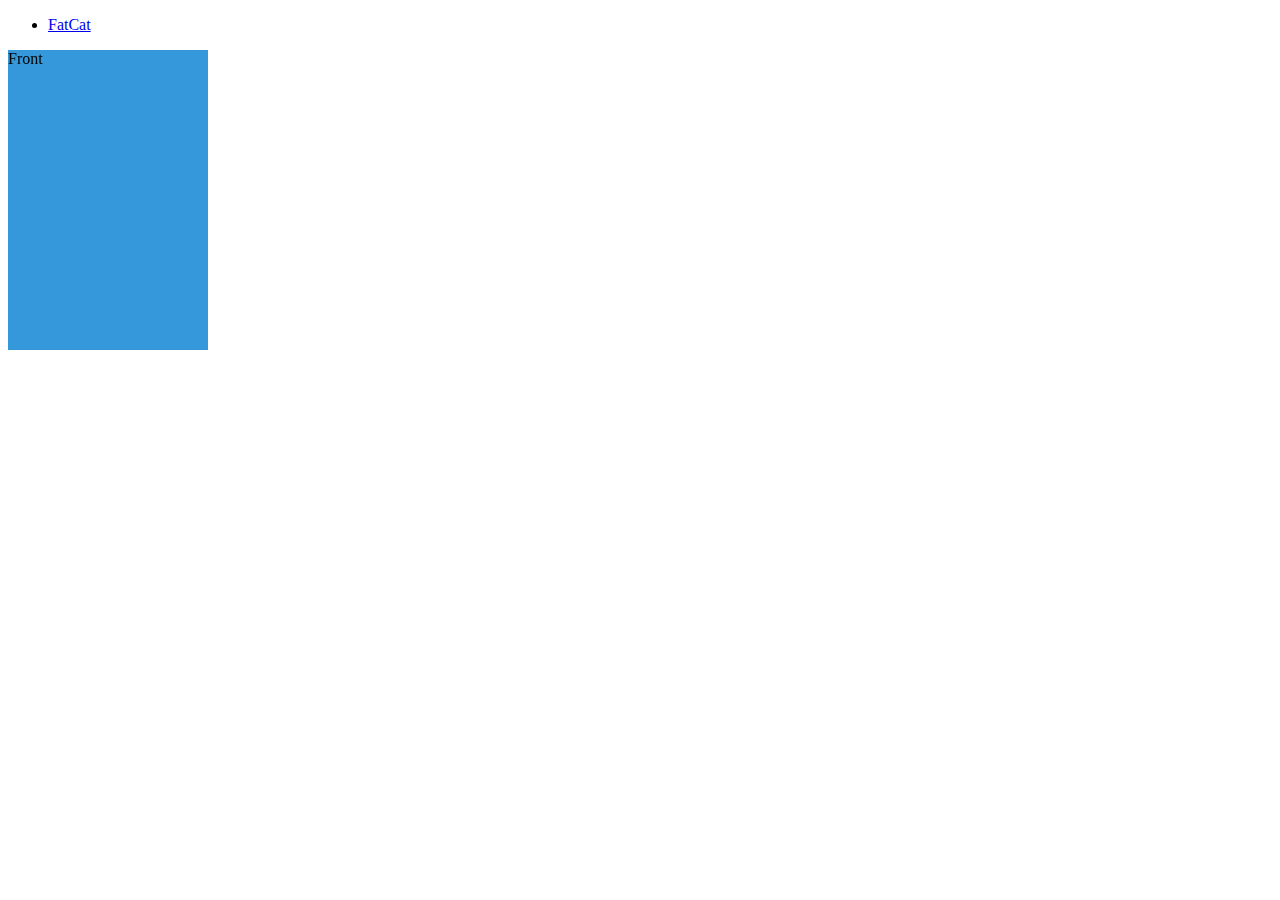
==== fourth.html @ 0d7bfef3 "Create fourth.html" ====
<!DOCTYPE html>
<html lang="en">
<head>
    <meta charset="UTF-8">
    <meta name="viewport" content="width=device-width, initial-scale=1.0">
    <title>FatCat</title>
    <style>
        .card {
            width: 200px;
            height: 300px;
            perspective: 1000px;
        }

        .card-inner {
            width: 100%;
            height: 100%;
            transform-style: preserve-3d;
            transition: transform 0.5s;
        }

        .card:hover .card-inner {
            transform: rotateY(180deg);
        }

        .card-front,
        .card-back {
            width: 100%;
            height: 100%;
            position: absolute;
            backface-visibility: hidden;
        }

        .card-front {
            background-color: #3498db;
        }

        .card-back {
            background-color: #e74c3c;
            transform: rotateY(180deg);
        }
    </style>
</head>
<body>
    <nav>
        <ul>
            <li><a href="https://static.vecteezy.com/system/resources/previews/023/373/559/large_2x/ai-generated-cute-fat-cat-hugs-fat-cat-in-nature-background-photo.jpg">FatCat</a></li>
        </ul>
    </nav>
    <div class="card">
        <div class="card-inner">
            <div class="card-front">Front</div>
            <div class="card-back">
                <img src="https://static.vecteezy.com/system/resources/previews/023/373/559/large_2x/ai-generated-cute-fat-cat-hugs-fat-cat-in-nature-background-photo.jpg" alt="FatCat">
            </div>
        </div>
    </div>
</body>
</html>
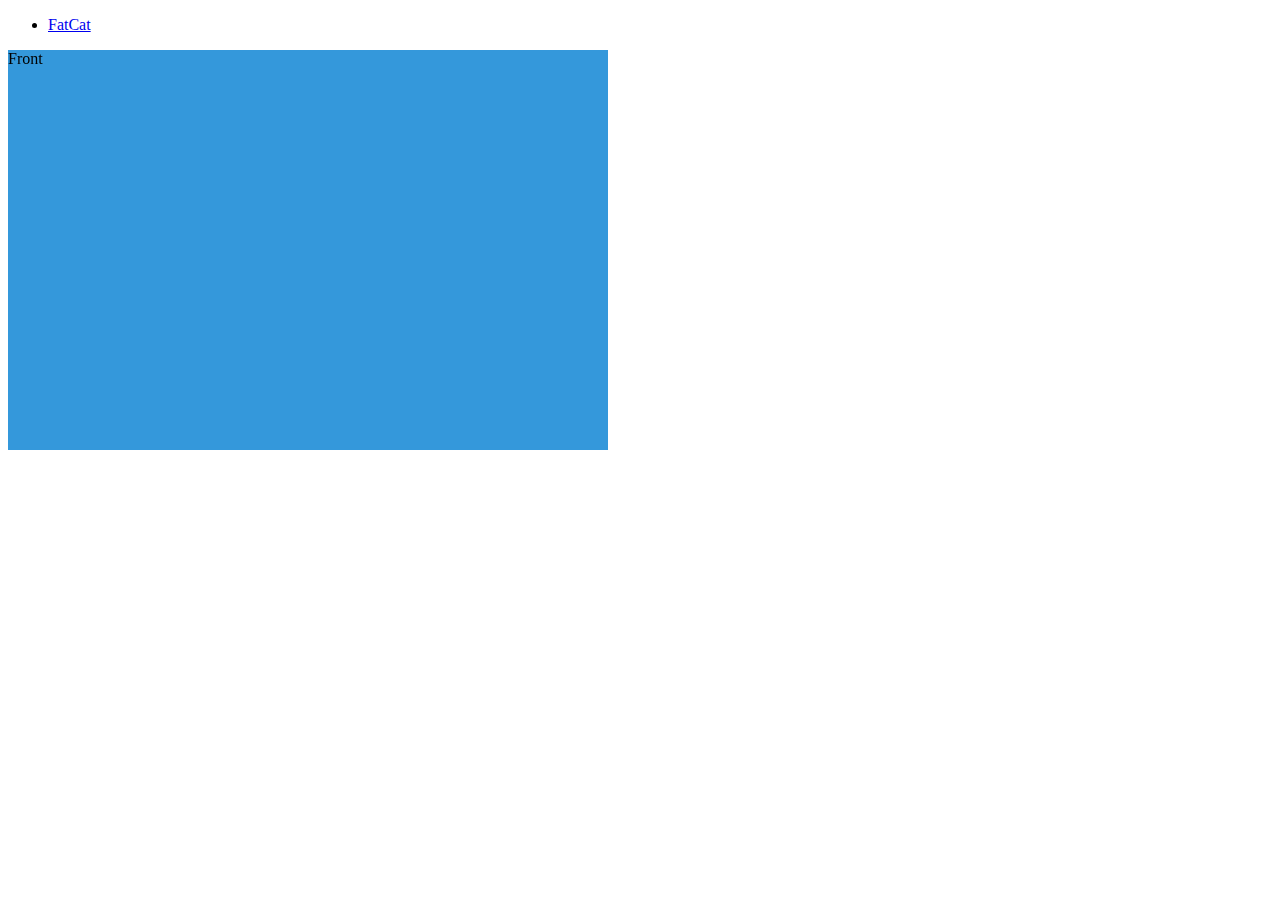
==== commit 746d115d: "Update fourth.html" ====
--- a/fourth.html
+++ b/fourth.html
@@ -6,8 +6,8 @@
     <title>FatCat</title>
     <style>
         .card {
-            width: 200px;
-            height: 300px;
+            width: 600px;
+            height: 400px;
             perspective: 1000px;
         }
 
@@ -38,6 +38,12 @@
             background-color: #e74c3c;
             transform: rotateY(180deg);
         }
+
+        /* Adjust the size of the cat picture */
+        .card-back img {
+            width: 100%; /* You can adjust the width as needed */
+            height: auto; /* Maintain aspect ratio */
+        }
     </style>
 </head>
 <body>
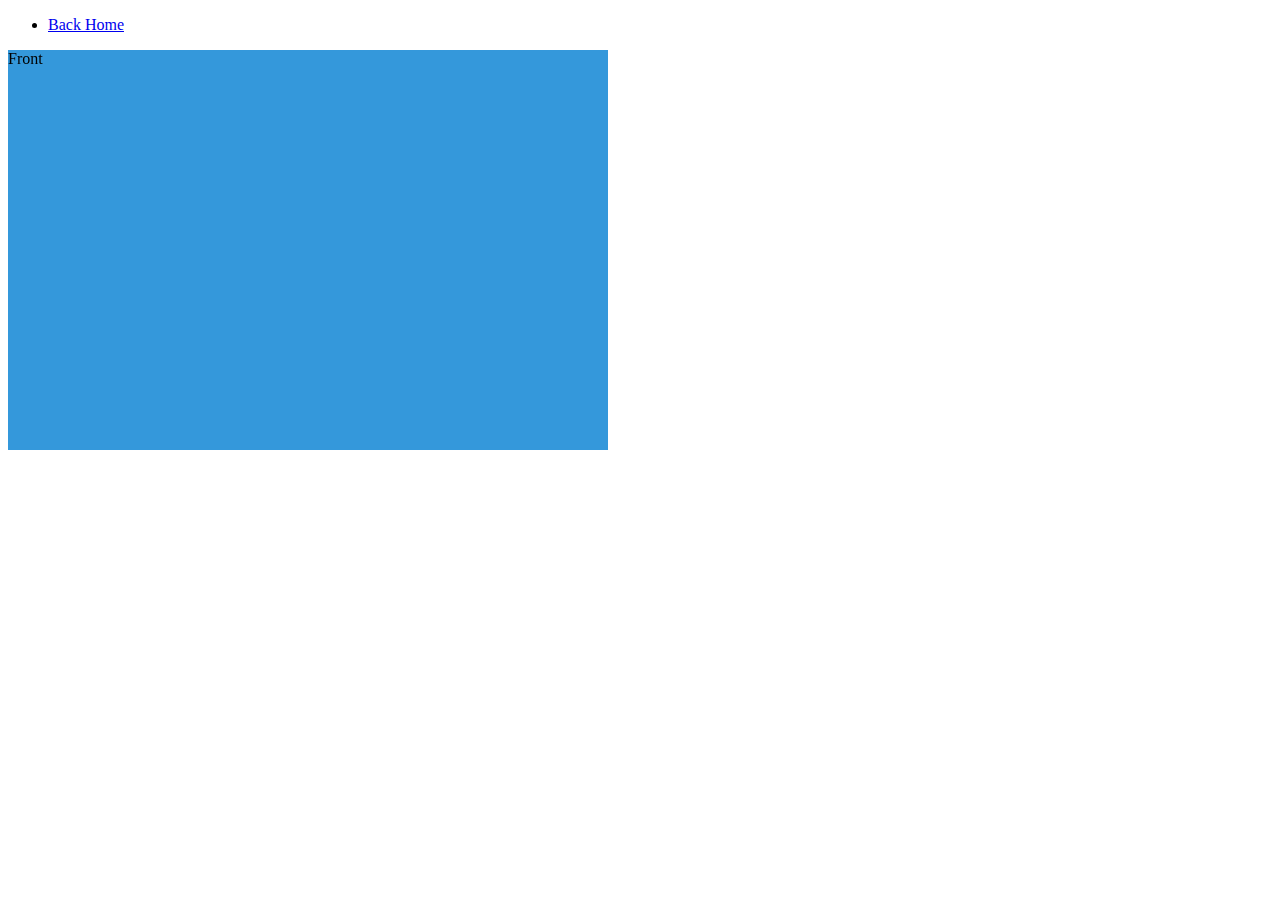
==== commit f28871eb: "Update fourth.html" ====
--- a/fourth.html
+++ b/fourth.html
@@ -1,8 +1,6 @@
 <!DOCTYPE html>
 <html lang="en">
 <head>
-    <meta charset="UTF-8">
-    <meta name="viewport" content="width=device-width, initial-scale=1.0">
     <title>FatCat</title>
     <style>
         .card {
@@ -49,7 +47,7 @@
 <body>
     <nav>
         <ul>
-            <li><a href="https://static.vecteezy.com/system/resources/previews/023/373/559/large_2x/ai-generated-cute-fat-cat-hugs-fat-cat-in-nature-background-photo.jpg">FatCat</a></li>
+            <li><a href="Test.html">Back Home</a></li>
         </ul>
     </nav>
     <div class="card">
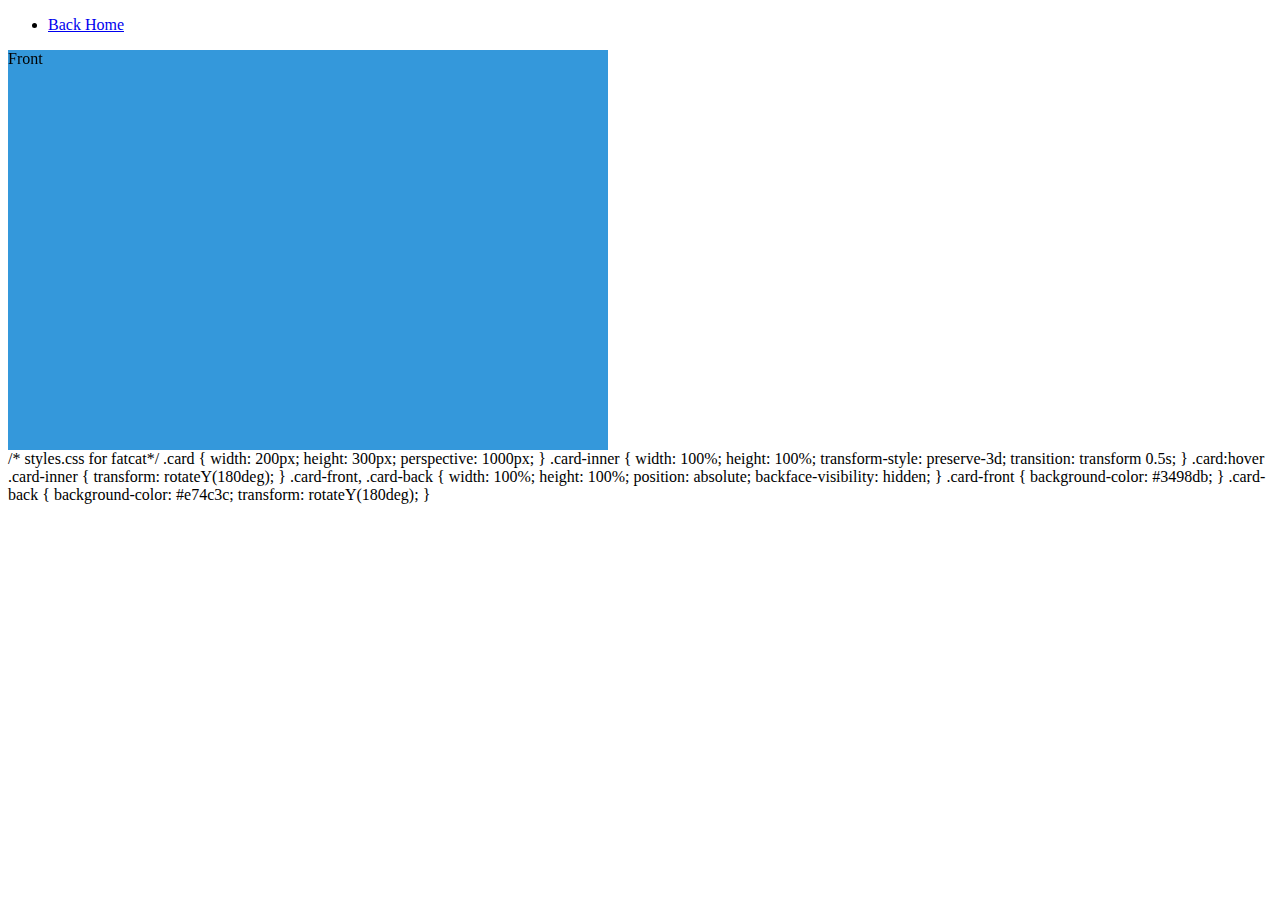
==== commit 46377b8d: "Update fourth.html" ====
--- a/fourth.html
+++ b/fourth.html
@@ -1,6 +1,8 @@
 <!DOCTYPE html>
 <html lang="en">
 <head>
+    <meta charset="UTF-8">
+    <meta name="viewport" content="width=device-width, initial-scale=1.0">
     <title>FatCat</title>
     <style>
         .card {
@@ -47,7 +49,7 @@
 <body>
     <nav>
         <ul>
-            <li><a href="Test.html">Back Home</a></li>
+            <li><a href="index.html">Back Home</a></li>
         </ul>
     </nav>
     <div class="card">
@@ -60,3 +62,38 @@
     </div>
 </body>
 </html>
+
+/* styles.css for fatcat*/
+.card {
+    width: 200px;
+    height: 300px;
+    perspective: 1000px;
+}
+
+.card-inner {
+    width: 100%;
+    height: 100%;
+    transform-style: preserve-3d;
+    transition: transform 0.5s;
+}
+
+.card:hover .card-inner {
+    transform: rotateY(180deg);
+}
+
+.card-front,
+.card-back {
+    width: 100%;
+    height: 100%;
+    position: absolute;
+    backface-visibility: hidden;
+}
+
+.card-front {
+    background-color: #3498db;
+}
+
+.card-back {
+    background-color: #e74c3c;
+    transform: rotateY(180deg);
+}
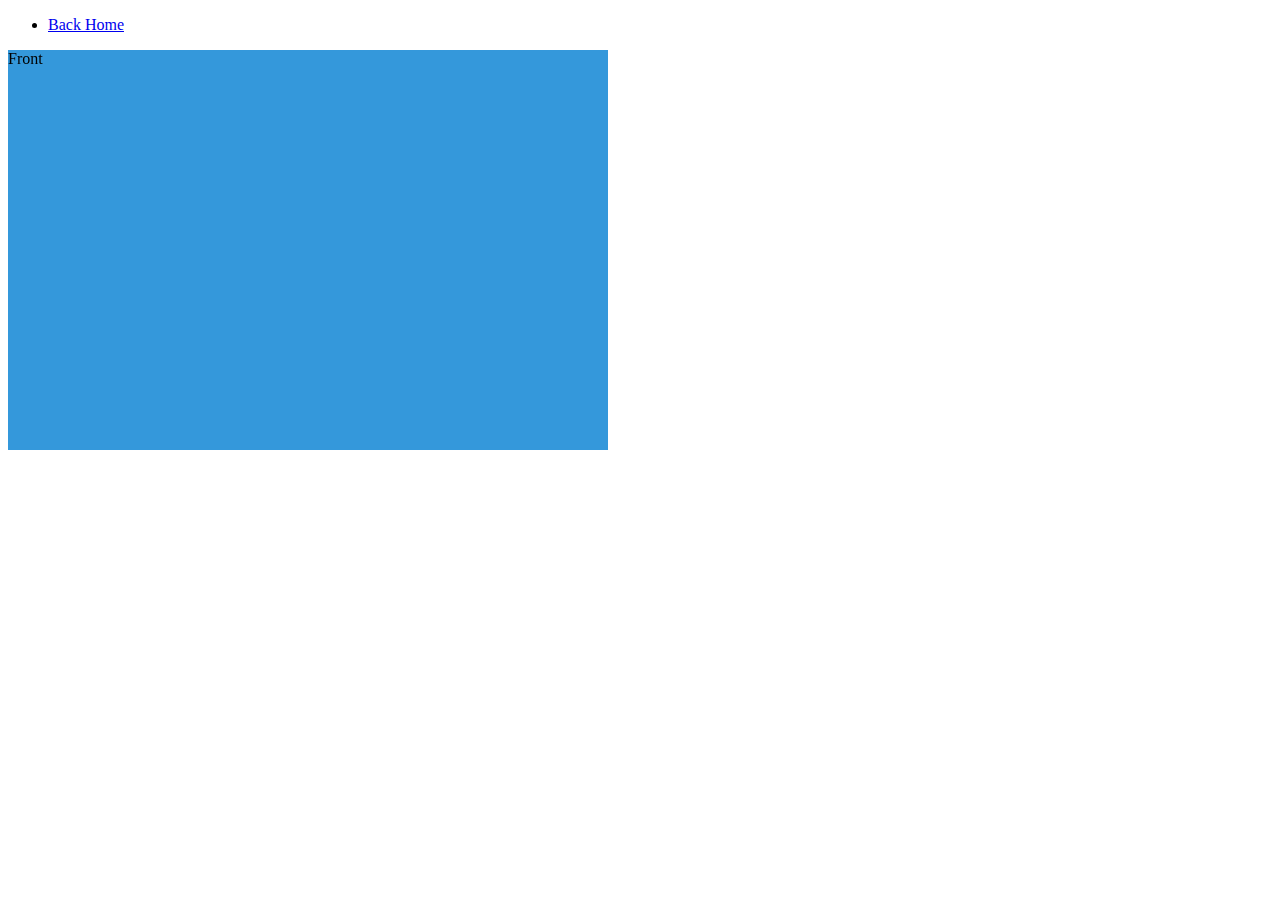
==== commit 9082c4c8: "Update fourth.html" ====
--- a/fourth.html
+++ b/fourth.html
@@ -62,38 +62,3 @@
     </div>
 </body>
 </html>
-
-/* styles.css for fatcat*/
-.card {
-    width: 200px;
-    height: 300px;
-    perspective: 1000px;
-}
-
-.card-inner {
-    width: 100%;
-    height: 100%;
-    transform-style: preserve-3d;
-    transition: transform 0.5s;
-}
-
-.card:hover .card-inner {
-    transform: rotateY(180deg);
-}
-
-.card-front,
-.card-back {
-    width: 100%;
-    height: 100%;
-    position: absolute;
-    backface-visibility: hidden;
-}
-
-.card-front {
-    background-color: #3498db;
-}
-
-.card-back {
-    background-color: #e74c3c;
-    transform: rotateY(180deg);
-}
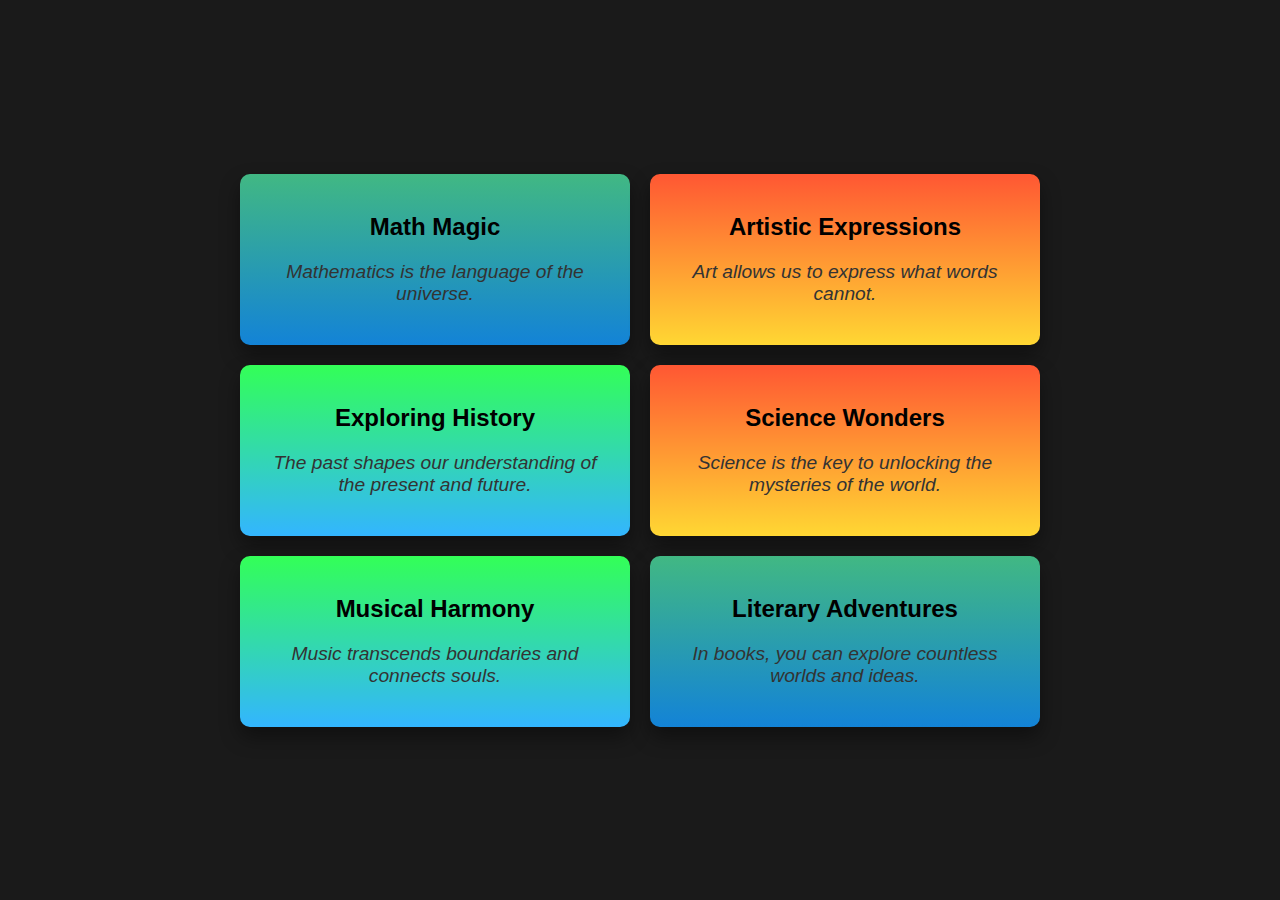
==== commit f862cdc9: "Update fourth.html" ====
--- a/fourth.html
+++ b/fourth.html
@@ -1,64 +1,82 @@
 <!DOCTYPE html>
-<html lang="en">
+<html lang="en-us">
+
 <head>
-    <meta charset="UTF-8">
-    <meta name="viewport" content="width=device-width, initial-scale=1.0">
-    <title>FatCat</title>
+    <meta charset="utf-8">
+    <meta name="viewport" content="width=device-width">
+    <title>Grid Showcase</title>
     <style>
-        .card {
-            width: 600px;
-            height: 400px;
-            perspective: 1000px;
+        body {
+            margin: 0;
+            padding: 0;
+            font-family: 'Arial', sans-serif;
+            background-color: #1a1a1a;
+            color: #fff;
+            display: flex;
+            justify-content: center;
+            align-items: center;
+            min-height: 100vh;
         }
 
-        .card-inner {
-            width: 100%;
-            height: 100%;
-            transform-style: preserve-3d;
-            transition: transform 0.5s;
+        .container {
+            display: grid;
+            grid-template-columns: repeat(2, 1fr);
+            gap: 20px;
+            text-align: center;
+            max-width: 800px;
+            margin: 0 auto;
         }
 
-        .card:hover .card-inner {
-            transform: rotateY(180deg);
+        .box {
+            border-radius: 10px;
+            padding: 20px;
+            background: linear-gradient(to bottom, #FFD700, #FFA500);
+            color: #000;
+            box-shadow: 0 10px 20px rgba(0, 0, 0, 0.4);
+            transition: transform 0.3s;
+            cursor: pointer;
         }
 
-        .card-front,
-        .card-back {
-            width: 100%;
-            height: 100%;
-            position: absolute;
-            backface-visibility: hidden;
+        .box:hover {
+            transform: scale(1.05);
         }
 
-        .card-front {
-            background-color: #3498db;
-        }
-
-        .card-back {
-            background-color: #e74c3c;
-            transform: rotateY(180deg);
-        }
-
-        /* Adjust the size of the cat picture */
-        .card-back img {
-            width: 100%; /* You can adjust the width as needed */
-            height: auto; /* Maintain aspect ratio */
+        .fact {
+            font-style: italic;
+            color: #333;
+            font-size: 1.2em;
+            margin-top: 10px;
         }
     </style>
 </head>
+
 <body>
-    <nav>
-        <ul>
-            <li><a href="index.html">Back Home</a></li>
-        </ul>
-    </nav>
-    <div class="card">
-        <div class="card-inner">
-            <div class="card-front">Front</div>
-            <div class="card-back">
-                <img src="https://static.vecteezy.com/system/resources/previews/023/373/559/large_2x/ai-generated-cute-fat-cat-hugs-fat-cat-in-nature-background-photo.jpg" alt="FatCat">
-            </div>
+    <div class="container">
+        <div class="box" style="background: linear-gradient(to bottom, #41B883, #1383D7);">
+            <h2>Math Magic</h2>
+            <p class="fact">Mathematics is the language of the universe.</p>
+        </div>
+        <div class="box" style="background: linear-gradient(to bottom, #FF5733, #FFD733);">
+            <h2>Artistic Expressions</h2>
+            <p class="fact">Art allows us to express what words cannot.</p>
+        </div>
+        <div class="box" style="background: linear-gradient(to bottom, #33FF57, #33B5FF);">
+            <h2>Exploring History</h2>
+            <p class="fact">The past shapes our understanding of the present and future.</p>
+        </div>
+        <div class="box" style="background: linear-gradient(to bottom, #FF5733, #FFD733);">
+            <h2>Science Wonders</h2>
+            <p class="fact">Science is the key to unlocking the mysteries of the world.</p>
+        </div>
+        <div class="box" style="background: linear-gradient(to bottom, #33FF57, #33B5FF);">
+            <h2>Musical Harmony</h2>
+            <p class="fact">Music transcends boundaries and connects souls.</p>
+        </div>
+        <div class="box" style="background: linear-gradient(to bottom, #41B883, #1383D7);">
+            <h2>Literary Adventures</h2>
+            <p class="fact">In books, you can explore countless worlds and ideas.</p>
         </div>
     </div>
 </body>
+
 </html>
